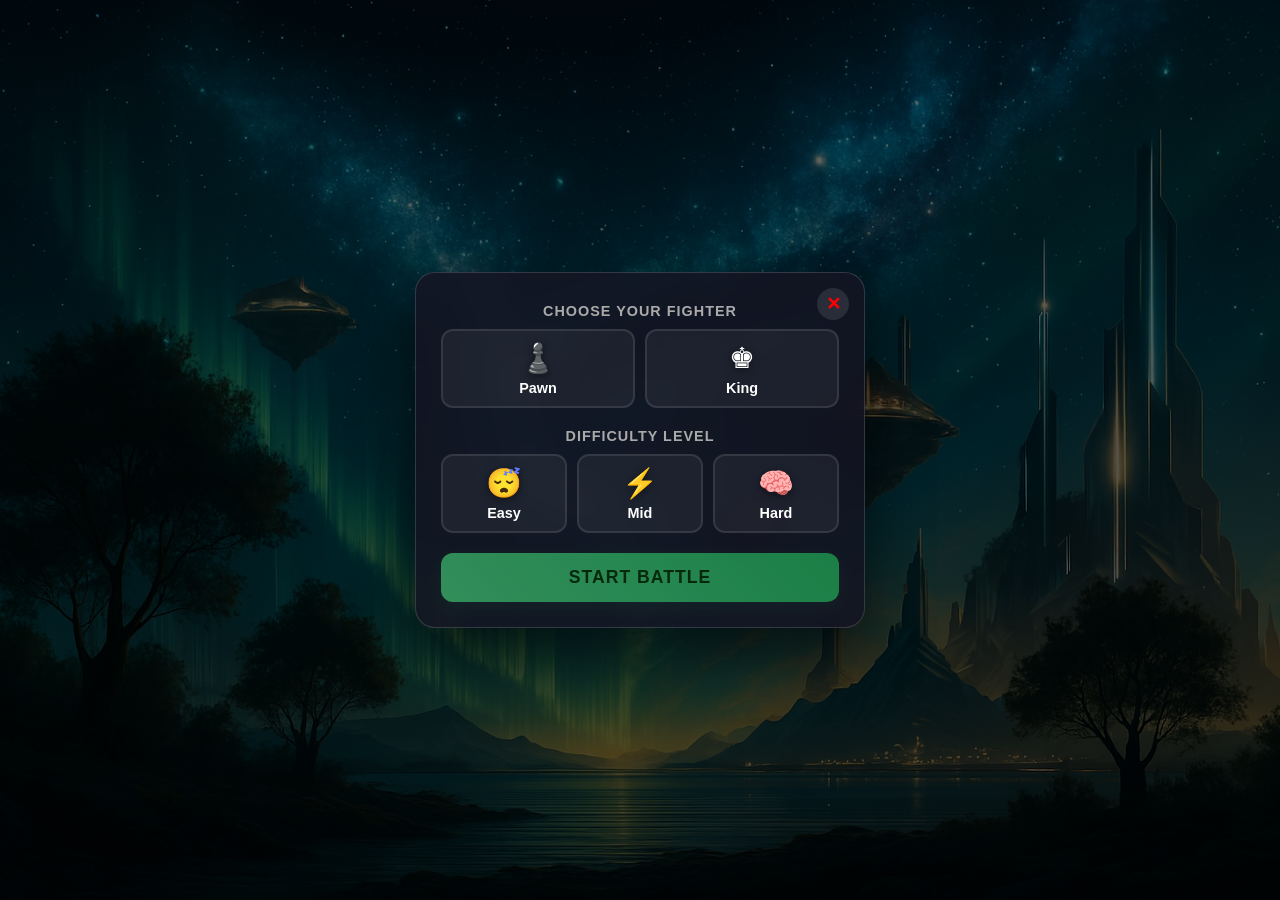
==== ai-setup.html @ a59240af "Add files via upload" ====
<!DOCTYPE html>
<html lang="en">
<head>
    <meta charset="UTF-8">
    <meta name="viewport" content="width=device-width, initial-scale=1.0, maximum-scale=1.0, user-scalable=no, shrink-to-fit=no">
    <title>Game Setup</title>
    <style>
        * { margin: 0; padding: 0; box-sizing: border-box; -webkit-tap-highlight-color: transparent; }
        html { touch-action: manipulation; -webkit-text-size-adjust: 100%; }
        
        body {
            background: linear-gradient(rgba(0, 0, 0, 0.6), rgba(0, 0, 0, 0.7)), url('x2.jpeg') center/cover no-repeat;
            background-attachment: fixed;
            height: 100vh;
            display: flex;
            flex-direction: column;
            align-items: center;
            justify-content: center;
            font-family: -apple-system, BlinkMacSystemFont, sans-serif;
            color: white;
            user-select: none;
            overflow: hidden;
        }

        /* --- CONTAINER --- */
        .container {
            background: rgba(20, 20, 35, 0.85);
            backdrop-filter: blur(15px);
            -webkit-backdrop-filter: blur(15px);
            padding: 25px;
            border-radius: 20px;
            border: 1px solid rgba(255, 255, 255, 0.15);
            width: 90%;
            max-width: 450px;
            box-shadow: 0 25px 60px rgba(0,0,0,0.6);
            display: flex;
            flex-direction: column;
            align-items: stretch;
        }

        /* Heading Hata diya - Direct Section Title Styling */
        .section-title {
            font-size: 0.9rem; color: #aaa; margin-bottom: 10px;
            text-transform: uppercase; font-weight: 700; letter-spacing: 1px;
            text-align: center;
        }
        
        /* Pehle title ke liye thoda margin adjust */
        .section-title:first-child { margin-top: 5px; }

        .option-row {
            display: flex; gap: 10px; margin-bottom: 20px;
        }

        .option-card {
            flex: 1;
            background: rgba(255, 255, 255, 0.05);
            border: 2px solid rgba(255, 255, 255, 0.1);
            border-radius: 12px;
            padding: 10px 5px;
            text-align: center;
            cursor: pointer;
            transition: all 0.2s ease;
            position: relative;
        }

        .option-card:active { transform: scale(0.95); }

        .option-card.selected {
            border-color: #4ade80;
            background: rgba(74, 222, 128, 0.15);
            box-shadow: 0 0 15px rgba(74, 222, 128, 0.2);
        }

        .icon { font-size: 1.8rem; margin-bottom: 5px; display: block; filter: drop-shadow(0 2px 4px rgba(0,0,0,0.5)); }
        .label { font-size: 0.9rem; font-weight: 600; display: block; }

        .play-btn {
            width: 100%; padding: 14px;
            background: linear-gradient(45deg, #4ade80, #22c55e);
            border: none; border-radius: 12px;
            color: #003600; font-size: 1.1rem; font-weight: 800;
            cursor: pointer; opacity: 0.6; pointer-events: none;
            transition: all 0.3s; box-shadow: 0 5px 20px rgba(74, 222, 128, 0.1);
            text-transform: uppercase; letter-spacing: 1px;
        }

        .play-btn.active { opacity: 1; pointer-events: auto; transform: translateY(-2px); box-shadow: 0 10px 30px rgba(74, 222, 128, 0.4); }
        .play-btn:active { transform: scale(0.98); }

        .container {
    position: relative; /* Ensure absolute positioning works relative to this */
    /* ... existing styles ... */
}

.close-btn {
    position: absolute;
    top: 15px;
    right: 15px;
    background: rgba(255, 255, 255, 0.1);
    border: none;
    color: red;
    font-size: 18px;
    width: 32px;
    height: 32px;
    font-weight:bold;
    border-radius: 50%;
    cursor: pointer;
    display: flex;
    align-items: center;
    justify-content: center;
    transition: all 0.2s;
    z-index: 10;
}

.close-btn:hover {
    background: red;
    color: white;
}

        /* --- MOBILE LANDSCAPE OPTIMIZATION --- */
        @media (max-height: 500px) and (orientation: landscape) {
            body { padding: 5px; }
            .container {
                padding: 10px 20px; /* Padding kam kiya */
                max-width: 480px;
            }
            /* Spacing kam ki taaki fit aaye */
            .section-title { font-size: 0.8rem; margin-bottom: 5px; }
            .option-row { margin-bottom: 8px; gap: 8px; }
            .option-card { padding: 5px; border-radius: 8px; }
            .icon { font-size: 1.4rem; margin-bottom: 0; }
            .label { font-size: 0.8rem; }
            .play-btn { padding: 10px; font-size: 1rem; margin-top: 5px; }
        }

        /* Landscape Warning */
        .landscape-warning {
            position: fixed; top: 0; left: 0; width: 100%; height: 100%;
            background: #0f0f23; z-index: 9999; display: none;
            flex-direction: column; align-items: center; justify-content: center;
            color: #4ade80; text-align: center;
        }
        @media (orientation: portrait) {
            .landscape-warning { display: flex !important; } 
            .container { display: none !important; }
        }
    </style>
</head>
<body>
    
    <audio id="bgMusic" loop>
        <source src="music/background.mp3" type="audio/mpeg">
    </audio>

    <div class="landscape-warning">
        <div style="font-size: 50px; margin-bottom: 20px;">🔄</div>
        <div style="font-size: 24px; font-weight: bold;">PLEASE ROTATE YOUR DEVICE</div>
    </div>

    <div class="container">
        <div class="section-title">Choose Your Fighter</div>
        <div class="option-row" id="roleRow">
            <div class="option-card" onclick="selectRole('pawn', this)">
                <span class="icon">♟️</span>
                <span class="label">Pawn</span>
            </div>
            <div class="option-card" onclick="selectRole('king', this)">
                <span class="icon">♚</span>
                <span class="label">King</span>
            </div>
        </div>

        <div class="section-title">Difficulty Level</div>
        <div class="option-row" id="diffRow">
            <div class="option-card" onclick="selectDiff('easy', this)">
                <span class="icon">😴</span>
                <span class="label">Easy</span>
            </div>
            <div class="option-card" onclick="selectDiff('medium', this)">
                <span class="icon">⚡</span>
                <span class="label">Mid</span>
            </div>
            <div class="option-card" onclick="selectDiff('hard', this)">
                <span class="icon">🧠</span>
                <span class="label">Hard</span>
            </div>
        </div>

        <button id="playBtn" class="play-btn">START BATTLE</button>
        <button class="close-btn" onclick="goHome()">✕</button>
    </div>

    <script>
        document.addEventListener('dblclick', (e) => e.preventDefault(), { passive: false });

        let selectedRole = null;
        let selectedDiff = null;
        const playBtn = document.getElementById('playBtn');

        function vibrate() {
            if (navigator.vibrate) navigator.vibrate(20);
        }

        function selectRole(role, element) {
            vibrate();
            selectedRole = role;
            updateSelection('roleRow', element);
            checkReady();
        }

        function selectDiff(diff, element) {
            vibrate();
            selectedDiff = diff;
            updateSelection('diffRow', element);
            checkReady();
        }

        function updateSelection(rowId, element) {
            const cards = document.getElementById(rowId).children;
            for(let card of cards) card.classList.remove('selected');
            element.classList.add('selected');
        }

        function checkReady() {
            if (selectedRole && selectedDiff) {
                playBtn.classList.add('active');
            }
        }

        playBtn.addEventListener('click', () => {
            if (selectedRole && selectedDiff) {
                vibrate();
                playBtn.style.transform = "scale(0.95)";
                setTimeout(() => {
                    window.location.href = `game-ai.html?role=${selectedRole}&diff=${selectedDiff}`;
                }, 100);
            }
        });

        document.addEventListener("DOMContentLoaded", function() {
            const bgMusic = document.getElementById('bgMusic');
            const savedSound = localStorage.getItem('gameSound');
            if (savedSound !== 'off') {
                bgMusic.play().catch(()=>{});
                document.addEventListener('click', () => bgMusic.play(), { once: true });
            }
        });

        function goHome() {
    window.location.href = 'index.html';
}
    </script>
</body>
</html>
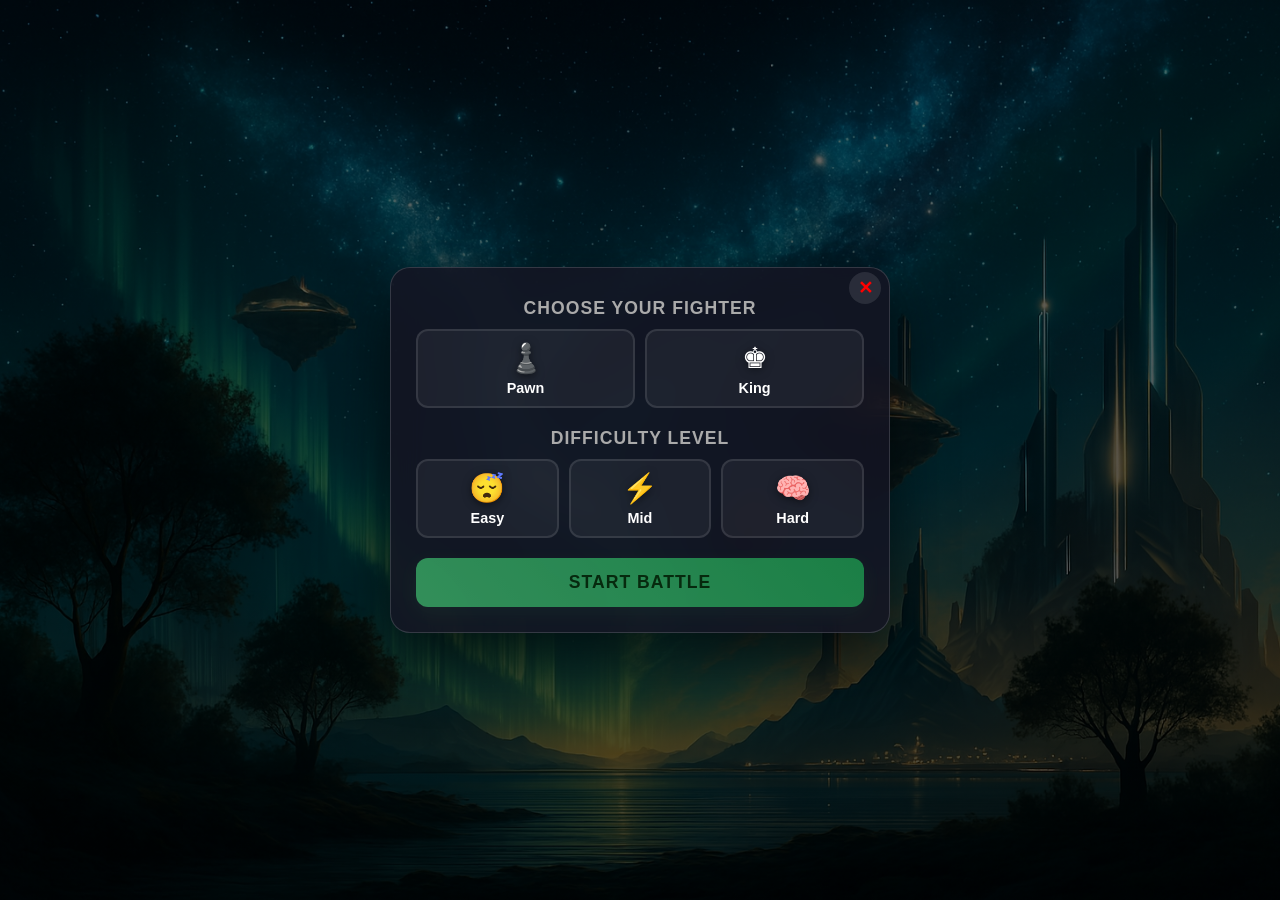
==== commit 7e143413: "Update ai-setup.html" ====
--- a/ai-setup.html
+++ b/ai-setup.html
@@ -11,7 +11,7 @@
         body {
             background: linear-gradient(rgba(0, 0, 0, 0.6), rgba(0, 0, 0, 0.7)), url('x2.jpeg') center/cover no-repeat;
             background-attachment: fixed;
-            height: 100vh;
+            height: 100dvh;
             display: flex;
             flex-direction: column;
             align-items: center;
@@ -31,7 +31,7 @@
             border-radius: 20px;
             border: 1px solid rgba(255, 255, 255, 0.15);
             width: 90%;
-            max-width: 450px;
+            max-width: 500px;
             box-shadow: 0 25px 60px rgba(0,0,0,0.6);
             display: flex;
             flex-direction: column;
@@ -40,7 +40,7 @@
 
         /* Heading Hata diya - Direct Section Title Styling */
         .section-title {
-            font-size: 0.9rem; color: #aaa; margin-bottom: 10px;
+            font-size: 1.1rem; color: #aaa; margin-bottom: 10px;
             text-transform: uppercase; font-weight: 700; letter-spacing: 1px;
             text-align: center;
         }
@@ -95,8 +95,8 @@
 
 .close-btn {
     position: absolute;
-    top: 15px;
-    right: 15px;
+    top: 4px;
+    right: 8px;
     background: rgba(255, 255, 255, 0.1);
     border: none;
     color: red;
@@ -123,10 +123,10 @@
             body { padding: 5px; }
             .container {
                 padding: 10px 20px; /* Padding kam kiya */
-                max-width: 480px;
+                max-width: 500px;
             }
             /* Spacing kam ki taaki fit aaye */
-            .section-title { font-size: 0.8rem; margin-bottom: 5px; }
+            .section-title { font-size: 1.1rem; margin-bottom: 5px; }
             .option-row { margin-bottom: 8px; gap: 8px; }
             .option-card { padding: 5px; border-radius: 8px; }
             .icon { font-size: 1.4rem; margin-bottom: 0; }
@@ -252,4 +252,4 @@
 }
     </script>
 </body>
-</html>+</html>
